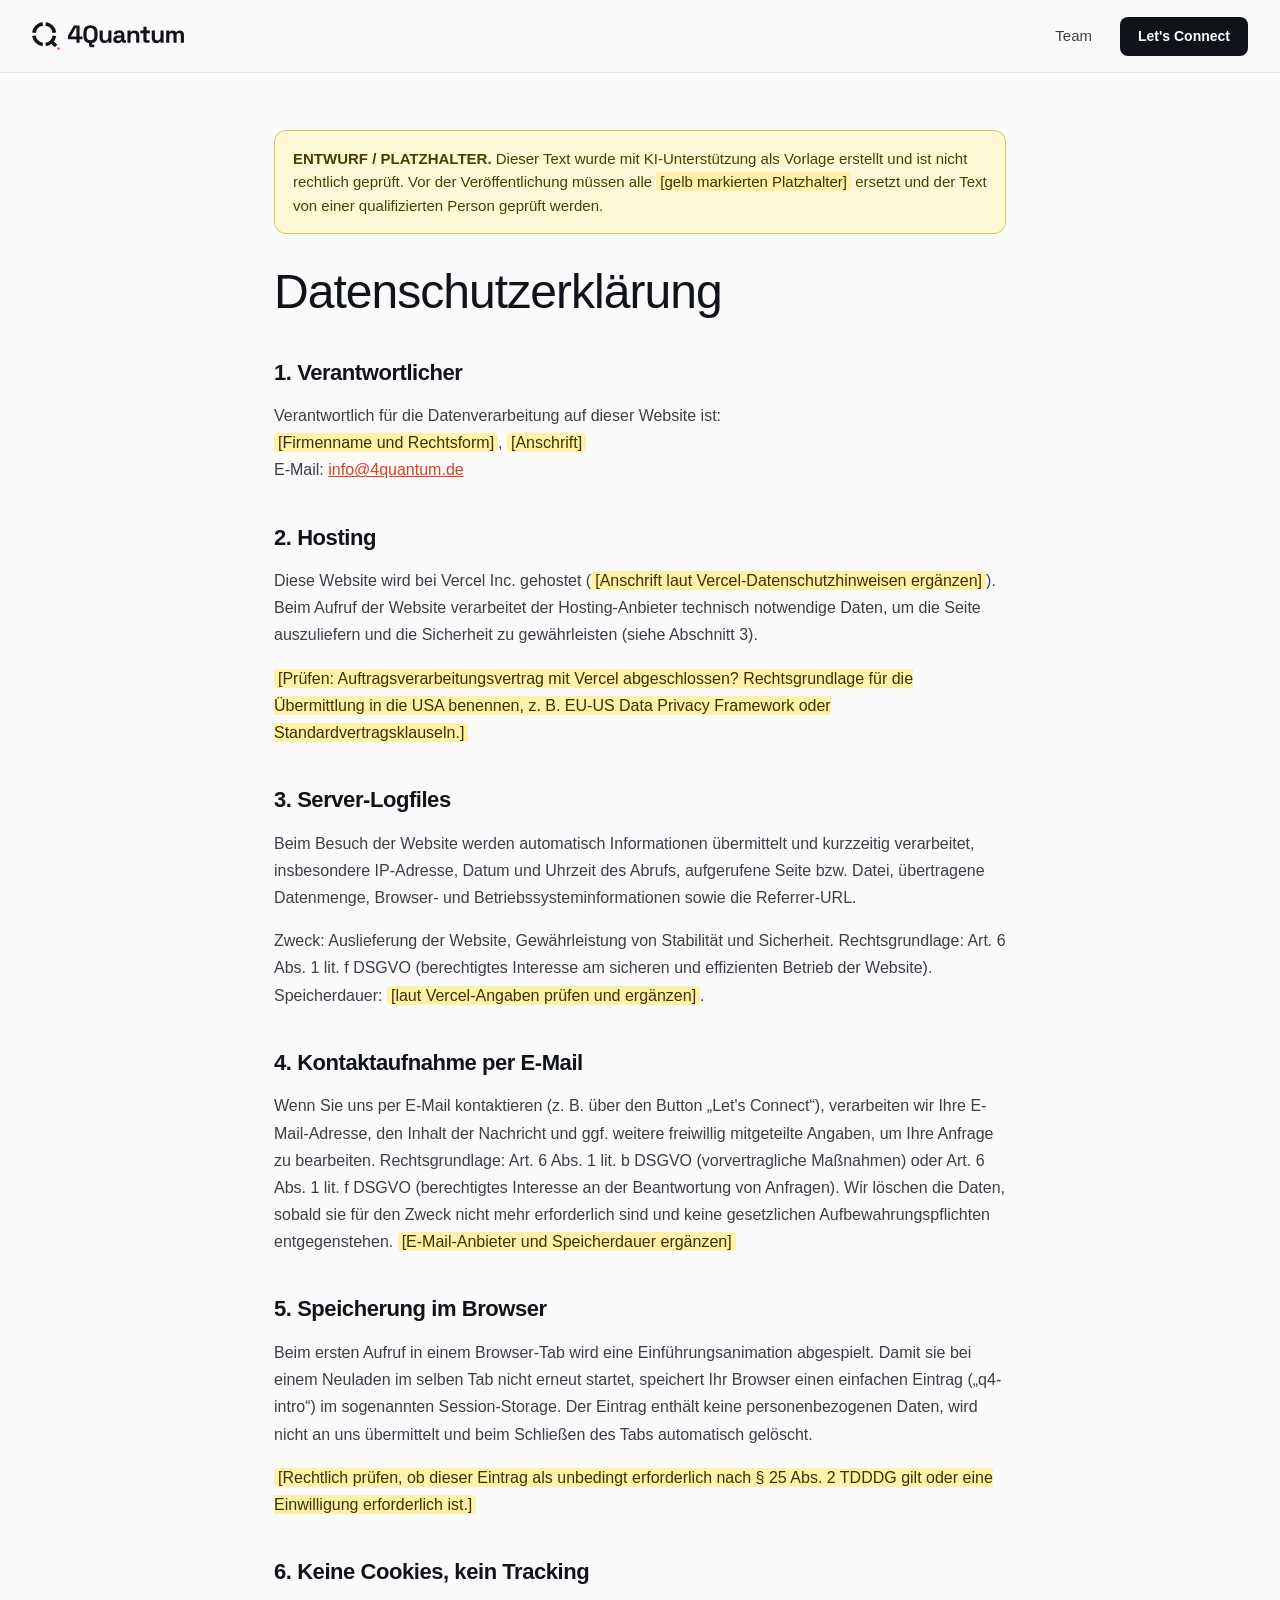
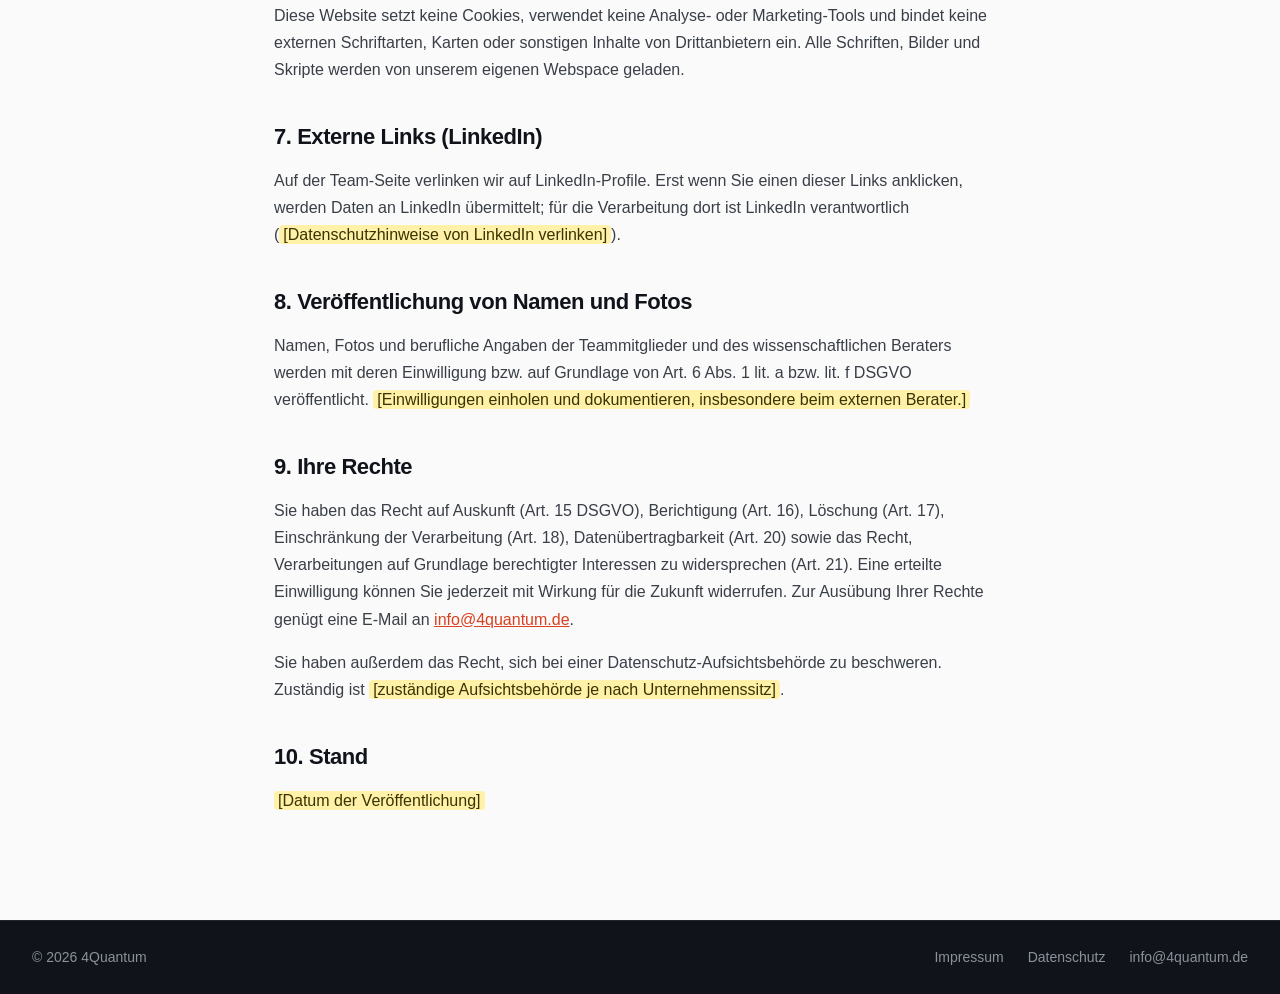
==== datenschutz.html @ 1d632288 "Add placeholder Impressum and Datenschutz drafts, replay intro in every new tab Co-Authored-By: Clau" ====
<!doctype html>
<html lang="de">
<head>
  <meta charset="utf-8">
  <title>Datenschutzerklärung — 4Quantum</title>
  <meta name="robots" content="noindex">
  <meta name="viewport" content="width=device-width, initial-scale=1">
  <link rel="icon" type="image/svg+xml" href="assets/brand/favicon.svg">
  <link rel="icon" type="image/png" sizes="32x32" href="assets/brand/favicon-32.png">
  <link rel="apple-touch-icon" href="assets/brand/apple-touch-icon.png">
  <link rel="stylesheet" href="style.css">
</head>
<body>
  <!-- ENTWURF: KI-generierter Platzhalter, nicht rechtlich geprüft. Vor Veröffentlichung prüfen lassen und noindex entfernen. -->
  <header>
    <div class="wrap">
      <a class="logo" href="index.html" aria-label="4Quantum"><img src="assets/brand/lockup-color.svg" alt="4Quantum" width="923" height="167.5"></a>
      <nav>
        <a class="keep" href="index.html#team">Team</a>
        <a class="pill" href="mailto:info@4quantum.de">Let's Connect</a>
      </nav>
    </div>
  </header>

  <main class="legal">
    <div class="draft"><strong>ENTWURF / PLATZHALTER.</strong> Dieser Text wurde mit KI-Unterstützung als Vorlage erstellt und ist nicht rechtlich geprüft. Vor der Veröffentlichung müssen alle <mark>[gelb markierten Platzhalter]</mark> ersetzt und der Text von einer qualifizierten Person geprüft werden.</div>

    <h1>Datenschutzerklärung</h1>

    <h2>1. Verantwortlicher</h2>
    <p>
      Verantwortlich für die Datenverarbeitung auf dieser Website ist:<br>
      <mark>[Firmenname und Rechtsform]</mark>, <mark>[Anschrift]</mark><br>
      E-Mail: <a href="mailto:info@4quantum.de">info@4quantum.de</a>
    </p>

    <h2>2. Hosting</h2>
    <p>Diese Website wird bei Vercel Inc. gehostet (<mark>[Anschrift laut Vercel-Datenschutzhinweisen ergänzen]</mark>). Beim Aufruf der Website verarbeitet der Hosting-Anbieter technisch notwendige Daten, um die Seite auszuliefern und die Sicherheit zu gewährleisten (siehe Abschnitt 3).</p>
    <p><mark>[Prüfen: Auftragsverarbeitungsvertrag mit Vercel abgeschlossen? Rechtsgrundlage für die Übermittlung in die USA benennen, z. B. EU-US Data Privacy Framework oder Standardvertragsklauseln.]</mark></p>

    <h2>3. Server-Logfiles</h2>
    <p>Beim Besuch der Website werden automatisch Informationen übermittelt und kurzzeitig verarbeitet, insbesondere IP-Adresse, Datum und Uhrzeit des Abrufs, aufgerufene Seite bzw. Datei, übertragene Datenmenge, Browser- und Betriebssysteminformationen sowie die Referrer-URL.</p>
    <p>Zweck: Auslieferung der Website, Gewährleistung von Stabilität und Sicherheit. Rechtsgrundlage: Art. 6 Abs. 1 lit. f DSGVO (berechtigtes Interesse am sicheren und effizienten Betrieb der Website). Speicherdauer: <mark>[laut Vercel-Angaben prüfen und ergänzen]</mark>.</p>

    <h2>4. Kontaktaufnahme per E-Mail</h2>
    <p>Wenn Sie uns per E-Mail kontaktieren (z. B. über den Button „Let's Connect“), verarbeiten wir Ihre E-Mail-Adresse, den Inhalt der Nachricht und ggf. weitere freiwillig mitgeteilte Angaben, um Ihre Anfrage zu bearbeiten. Rechtsgrundlage: Art. 6 Abs. 1 lit. b DSGVO (vorvertragliche Maßnahmen) oder Art. 6 Abs. 1 lit. f DSGVO (berechtigtes Interesse an der Beantwortung von Anfragen). Wir löschen die Daten, sobald sie für den Zweck nicht mehr erforderlich sind und keine gesetzlichen Aufbewahrungspflichten entgegenstehen. <mark>[E-Mail-Anbieter und Speicherdauer ergänzen]</mark></p>

    <h2>5. Speicherung im Browser</h2>
    <p>Beim ersten Aufruf in einem Browser-Tab wird eine Einführungsanimation abgespielt. Damit sie bei einem Neuladen im selben Tab nicht erneut startet, speichert Ihr Browser einen einfachen Eintrag („q4-intro“) im sogenannten Session-Storage. Der Eintrag enthält keine personenbezogenen Daten, wird nicht an uns übermittelt und beim Schließen des Tabs automatisch gelöscht.</p>
    <p><mark>[Rechtlich prüfen, ob dieser Eintrag als unbedingt erforderlich nach § 25 Abs. 2 TDDDG gilt oder eine Einwilligung erforderlich ist.]</mark></p>

    <h2>6. Keine Cookies, kein Tracking</h2>
    <p>Diese Website setzt keine Cookies, verwendet keine Analyse- oder Marketing-Tools und bindet keine externen Schriftarten, Karten oder sonstigen Inhalte von Drittanbietern ein. Alle Schriften, Bilder und Skripte werden von unserem eigenen Webspace geladen.</p>

    <h2>7. Externe Links (LinkedIn)</h2>
    <p>Auf der Team-Seite verlinken wir auf LinkedIn-Profile. Erst wenn Sie einen dieser Links anklicken, werden Daten an LinkedIn übermittelt; für die Verarbeitung dort ist LinkedIn verantwortlich (<mark>[Datenschutzhinweise von LinkedIn verlinken]</mark>).</p>

    <h2>8. Veröffentlichung von Namen und Fotos</h2>
    <p>Namen, Fotos und berufliche Angaben der Teammitglieder und des wissenschaftlichen Beraters werden mit deren Einwilligung bzw. auf Grundlage von Art. 6 Abs. 1 lit. a bzw. lit. f DSGVO veröffentlicht. <mark>[Einwilligungen einholen und dokumentieren, insbesondere beim externen Berater.]</mark></p>

    <h2>9. Ihre Rechte</h2>
    <p>Sie haben das Recht auf Auskunft (Art. 15 DSGVO), Berichtigung (Art. 16), Löschung (Art. 17), Einschränkung der Verarbeitung (Art. 18), Datenübertragbarkeit (Art. 20) sowie das Recht, Verarbeitungen auf Grundlage berechtigter Interessen zu widersprechen (Art. 21). Eine erteilte Einwilligung können Sie jederzeit mit Wirkung für die Zukunft widerrufen. Zur Ausübung Ihrer Rechte genügt eine E-Mail an <a href="mailto:info@4quantum.de">info@4quantum.de</a>.</p>
    <p>Sie haben außerdem das Recht, sich bei einer Datenschutz-Aufsichtsbehörde zu beschweren. Zuständig ist <mark>[zuständige Aufsichtsbehörde je nach Unternehmenssitz]</mark>.</p>

    <h2>10. Stand</h2>
    <p><mark>[Datum der Veröffentlichung]</mark></p>
  </main>

  <footer>
    <div class="wrap">
      <span>&copy; 2026 4Quantum</span>
      <span class="flinks"><a href="impressum.html">Impressum</a><a href="datenschutz.html">Datenschutz</a><a href="mailto:info@4quantum.de">info@4quantum.de</a></span>
    </div>
  </footer>
</body>
</html>
---- style.css ----
:root {
  --bg: #fafafa;
  --ink: #10141A;
  --muted: #6b7280;
  --accent: #FF5533;
  --accent-ink: #d9411f;
  --dark: #10141A;
  --line: #e7e7e7;
  --card: #fbfaf8;
  --mono: ui-monospace, "SF Mono", "Cascadia Mono", Consolas, "Liberation Mono", monospace;
  --max: 1280px;
}

* { box-sizing: border-box; }
html { scroll-behavior: smooth; scroll-padding-top: 72px; }
body {
  margin: 0;
  background: var(--bg);
  color: var(--ink);
  font-family: -apple-system, BlinkMacSystemFont, "Segoe UI", Roboto, Helvetica, Arial, sans-serif;
  -webkit-font-smoothing: antialiased;
  line-height: 1.5;
}
a { color: inherit; }
img { max-width: 100%; height: auto; display: block; }
.wrap { max-width: var(--max); margin: 0 auto; padding: 0 32px; }

.label {
  font-family: var(--mono);
  font-size: 13px;
  letter-spacing: 0.22em;
  text-transform: uppercase;
  color: var(--accent-ink);
  margin: 0 0 18px;
}
h1, h2, h3 { font-weight: 500; letter-spacing: -0.02em; margin: 0; }
h2 { font-size: clamp(32px, 4.4vw, 52px); line-height: 1.08; margin-bottom: 18px; }
.accent { color: var(--accent); }

/* Header */
header {
  position: fixed; top: 0; left: 0; right: 0; z-index: 50;
  transition: transform .5s cubic-bezier(.2,.7,.2,1);
  background: rgba(250, 250, 250, 0.82);
  backdrop-filter: blur(12px);
  -webkit-backdrop-filter: blur(12px);
  border-bottom: 1px solid var(--line);
}
header .wrap { display: flex; align-items: center; justify-content: space-between; height: 72px; }
.logo { display: block; flex-shrink: 0; }
.logo img { height: 28px; width: auto; max-width: none; }
.intro-lock header, .intro-active header { transform: translateY(-100%); }
nav { display: flex; align-items: center; gap: 28px; }
nav a { text-decoration: none; font-size: 15px; color: #3a3f47; }
nav a:hover { color: var(--accent-ink); }
nav a.pill {
  white-space: nowrap;
  background: var(--ink); color: #fff; padding: 9px 18px; border-radius: 8px; font-weight: 600; font-size: 14px;
}
nav a.pill:hover { opacity: 0.85; color: #fff; }

/* Buttons */
.btn {
  display: inline-block; text-decoration: none; font-size: 15px; font-weight: 600;
  padding: 14px 28px; border-radius: 8px; transition: transform .15s ease, opacity .15s ease, background .15s ease;
}
.btn.primary { background: var(--accent); color: #fff; }
.btn.primary:hover { transform: translateY(-1px); opacity: .92; }
.btn.ghost { border: 1px solid #cfd2d8; color: var(--ink); }
.btn.ghost:hover { background: #f0f0ee; }

/* Intro */
.intro { position: relative; height: 100vh; height: 100svh; background: var(--dark); color: #F5F4F0; display: grid; place-items: center; overflow: hidden; }
.intro svg { width: min(82vw, 780px); height: auto; overflow: visible; }
.skip-intro .intro { display: none; }
.intro-lock { overflow: hidden; }
.scrollhint { position: absolute; left: 50%; bottom: 34px; transform: translateX(-50%); display: flex; flex-direction: column; align-items: center; gap: 10px; text-decoration: none; color: #8f98a8; font-family: var(--mono); font-size: 12px; letter-spacing: .28em; text-transform: uppercase; opacity: 0; animation: hintIn .8s ease 5.3s forwards; }
.scrollhint i { width: 1px; height: 38px; background: linear-gradient(#8f98a8, transparent); transform-origin: top; animation: hintLine 1.8s ease-in-out 5.3s infinite; }
@keyframes hintIn { to { opacity: 1; } }
@keyframes hintLine { 0% { transform: scaleY(0); } 60% { transform: scaleY(1); opacity: 1; } 100% { transform: scaleY(1); opacity: 0; } }

/* Hero */
.hero { background: var(--bg); overflow: hidden; position: relative; display: flex; align-items: center; padding-top: 72px; min-height: 100vh; min-height: 100svh; max-height: 960px; }
#hero { scroll-margin-top: -72px; }
.hero .wrap { position: relative; z-index: 1; width: 100%; }
.hero .copy { max-width: 620px; }
.hero h1 { font-size: clamp(40px, 5.4vw, 80px); line-height: 1.04; letter-spacing: -0.03em; font-weight: 500; margin-bottom: 26px; }
.hero p.sub { font-size: clamp(17px, 1.5vw, 20px); color: #555b66; max-width: 540px; margin: 0 0 38px; line-height: 1.6; }
.hero .actions { display: flex; gap: 14px; flex-wrap: wrap; }
.rule { width: 64px; height: 3px; background: var(--accent); border: 0; margin: 0 0 28px; }
.hero .map { position: absolute; right: -4vw; top: -6%; height: 112%; aspect-ratio: 1836 / 2048; }
.map canvas { position: absolute; inset: 0; width: 100%; height: 100%; }

/* Reveal */
.reveal { opacity: 0; transform: translateY(26px); transition: opacity .8s cubic-bezier(.2,.7,.2,1), transform .8s cubic-bezier(.2,.7,.2,1); transition-delay: var(--d, 0s); }
.reveal.in { opacity: 1; transform: none; }
.hero .reveal { opacity: 0; animation: heroIn .9s cubic-bezier(.2,.7,.2,1) forwards; animation-delay: var(--d, 0s); transition: none; transform: translateY(26px); }
@keyframes heroIn { to { opacity: 1; transform: none; } }

section.block { padding: 120px 0; }
#blocks { background: #fff; }
.head { max-width: 760px; margin-bottom: 56px; }
.head p { color: var(--muted); font-size: 18px; margin: 0; }

/* Building blocks */
.cards3 { display: grid; grid-template-columns: repeat(3, 1fr); gap: 24px; }
.card {
  position: relative; background: var(--card); border: 1px solid var(--line); border-radius: 18px;
  padding: 28px 28px 32px; overflow: hidden; transition: transform .3s ease, box-shadow .3s ease;
}
.card::before { content: ""; position: absolute; left: 0; right: 0; top: 0; height: 4px; background: var(--accent); transform-origin: left; transform: scaleX(0); transition: transform 1s cubic-bezier(.2,.7,.2,1) .2s; }
.card.in::before { transform: scaleX(1); }
.card:hover { transform: translateY(-4px); box-shadow: 0 18px 40px rgba(15,17,21,.08); }
.card .num { font-family: var(--mono); font-size: 13px; color: var(--muted); }
.card .art { height: 190px; display: flex; align-items: center; justify-content: center; }
.card .art svg { width: 100%; height: 100%; overflow: visible; }
.card h3 { font-size: 26px; font-weight: 700; margin: 8px 0 8px; letter-spacing: -0.01em; }
.card p { margin: 0; color: #4b5059; font-size: 17px; }

/* Statement */
.statement { background: var(--dark); color: #f4f2ee; padding: 140px 0; text-align: left; position: relative; overflow: hidden; }
.statement::before { content: ""; position: absolute; inset: 0; background: radial-gradient(ellipse at 50% 40%, rgba(255,85,51,.12), transparent 60%); }
.statement .wrap { position: relative; }
.statement img { height: 56px; width: auto; max-width: none; margin: 0 0 48px; }
.statement p { font-size: clamp(26px, 3.6vw, 44px); line-height: 1.3; font-weight: 400; max-width: 1000px; margin: 0; letter-spacing: -0.015em; }
.statement .w { opacity: .14; transition: opacity .6s ease; transition-delay: calc(var(--i) * 45ms); display: inline-block; }
.statement.in .w { opacity: 1; }
.statement .w.hl { color: var(--accent); }

/* Tech diagram */
.diagram { background: #0e1420; border-radius: 22px; padding: 18px; box-shadow: 0 30px 60px rgba(15,17,21,.18); }
.diagram .scroller { overflow-x: auto; overflow-y: hidden; scrollbar-width: none; -webkit-overflow-scrolling: touch; }
.diagram .scroller::-webkit-scrollbar { display: none; }
.diagram svg { width: 100%; height: auto; display: block; }
.phase { display: flex; align-items: center; gap: 14px; margin: 14px 8px 4px; min-height: 30px; color: #c9d2e6; font-size: 16px; }
.phase .step { flex: none; width: 28px; height: 28px; border-radius: 50%; background: var(--accent); color: #fff; font-family: var(--mono); font-size: 13px; font-weight: 700; display: grid; place-items: center; }
.phase .txt { transition: opacity .25s ease; }
.phase.swap .txt { opacity: 0; }
.diagram text { font-family: -apple-system, "Segoe UI", Roboto, Helvetica, Arial, sans-serif; }
.points3 { display: grid; grid-template-columns: repeat(3, 1fr); gap: 32px; margin-top: 44px; }
.point { display: grid; grid-template-columns: 22px 1fr; column-gap: 12px; }
.point .arrow { color: var(--accent-ink); font-weight: 700; }
.point strong { font-size: 20px; font-weight: 600; letter-spacing: -0.01em; }
.point .desc { grid-column: 2; color: var(--muted); font-size: 16px; }

/* Patent */
.split { display: grid; grid-template-columns: 1.15fr 1fr; gap: 64px; align-items: center; }
.shot { border-radius: 20px; overflow: hidden; box-shadow: 0 30px 60px rgba(15,17,21,.18); }
.shot img { width: 100%; transform: scale(1.08); transition: transform 1.6s cubic-bezier(.2,.7,.2,1); }
.shot.in img { transform: scale(1); }
.list { display: grid; gap: 34px; }
.item { display: grid; grid-template-columns: 40px 1fr; }
.item .n { font-family: var(--mono); color: var(--accent-ink); font-size: 14px; padding-top: 5px; }
.item strong { font-size: 21px; font-weight: 600; letter-spacing: -0.01em; display: block; }
.item span { color: var(--muted); font-size: 16px; }

/* Team */
.team { background: #f3f2ef; }
.team-grid { display: grid; grid-template-columns: repeat(5, 1fr); gap: 20px; }
.person { background: #fff; border: 1px solid var(--line); border-radius: 18px; padding: 16px 16px 24px; transition: transform .3s ease, box-shadow .3s ease; display: flex; flex-direction: column; }
.person:hover { transform: translateY(-4px); box-shadow: 0 18px 40px rgba(15,17,21,.09); }
.person .ph { aspect-ratio: 1 / 1; border-radius: 12px; overflow: hidden; background: #e9e8e5; margin-bottom: 18px; }
.person .ph img { width: 100%; height: 100%; object-fit: cover; transition: transform .8s ease; }
.person:hover .ph img { transform: scale(1.05); }
.person h3 { font-size: 19px; font-weight: 700; letter-spacing: -0.01em; line-height: 1.2; margin-bottom: 12px; }
.chip { display: inline-block; align-self: flex-start; font-family: var(--mono); font-size: 11.5px; line-height: 1.4; color: var(--accent-ink); background: #fde9e3; padding: 6px 10px; border-radius: 10px; margin-bottom: 14px; }
.chip.adv { color: #3b4a6b; background: #e6e9f0; }
.person .aff { color: var(--muted); font-size: 14.5px; margin: 0 0 14px; }
.person a.in-link { margin-top: auto; font-size: 14px; color: var(--muted); text-decoration: none; }
.person a.in-link:hover { color: var(--accent-ink); }

footer { background: var(--dark); color: #8b919a; border-top: 1px solid rgba(255,255,255,.08); padding: 26px 0; font-size: 14px; }
footer .wrap { display: flex; justify-content: space-between; flex-wrap: wrap; gap: 12px; }
footer a { text-decoration: none; }
.flinks { display: flex; flex-wrap: wrap; gap: 8px 24px; }

/* Legal pages */
.legal { max-width: 780px; margin: 0 auto; padding: 130px 24px 90px; }
.legal h1 { font-size: clamp(32px, 5vw, 48px); line-height: 1.1; margin-bottom: 28px; }
.legal h2 { font-size: 22px; font-weight: 600; margin: 40px 0 10px; line-height: 1.25; }
.legal p, .legal li { color: #3a3f47; font-size: 16px; line-height: 1.7; }
.legal ul { padding-left: 22px; }
.legal a { color: var(--accent-ink); }
.legal mark { background: #fff1a8; color: #3a3300; padding: 1px 4px; border-radius: 4px; }
.draft { border: 1px solid #e3c34a; background: #fff8d6; border-radius: 12px; padding: 16px 18px; margin-bottom: 32px; color: #4a3d00; font-size: 15px; line-height: 1.55; }
footer a:hover { color: #fff; }

/* Responsive */
@media (max-width: 1000px) {
  .team-grid { grid-template-columns: repeat(3, 1fr); }
}
@media (max-width: 860px) {
  section.block { padding: 84px 0; }
  .hero { flex-direction: column; align-items: stretch; max-height: none; min-height: 0; padding: 112px 0 8px; }
  .hero .map { order: 2; }
  .hero .map { position: relative; right: auto; top: auto; height: auto; width: min(420px, 92%); margin: 36px 0 0 auto; }
  .cards3, .points3, .split { grid-template-columns: 1fr; }
  .split { gap: 36px; }
  nav a:not(.pill) { display: none; }
  nav a.keep { display: inline; }
  .diagram { padding: 12px 0 16px; border-radius: 18px; }
  .diagram svg { width: 820px; max-width: none; }
  .phase { margin: 14px 18px 0; font-size: 15px; }
}
@media (max-width: 560px) {
  .wrap { padding: 0 20px; }
  .team-grid { grid-template-columns: 1fr; gap: 12px; }
  .person { display: grid; grid-template-columns: 96px 1fr; column-gap: 16px; align-items: start; padding: 14px; }
  .person:hover { transform: none; }
  .person .ph { grid-column: 1; grid-row: 1 / span 4; margin: 0; }
  .person h3, .person .chip, .person .aff, .person a.in-link { grid-column: 2; }
  .person h3 { font-size: 17px; margin-bottom: 8px; }
  .person .chip { margin-bottom: 8px; }
  .person .aff { margin: 0 0 6px; font-size: 14px; }
  .person a.in-link { margin-top: 0; }
  .logo img { height: 24px; }
  .statement { padding: 100px 0; }
}

@media (prefers-reduced-motion: reduce) {
  html { scroll-behavior: auto; }
  .reveal, .hero .reveal { opacity: 1; transform: none; animation: none; transition: none; }
  .statement .w { opacity: 1; transition: none; }
  .card::before { transform: none; transition: none; }
  .shot img { transform: none; transition: none; }
  .scrollhint, .scrollhint i { animation: none; opacity: 1; }
}
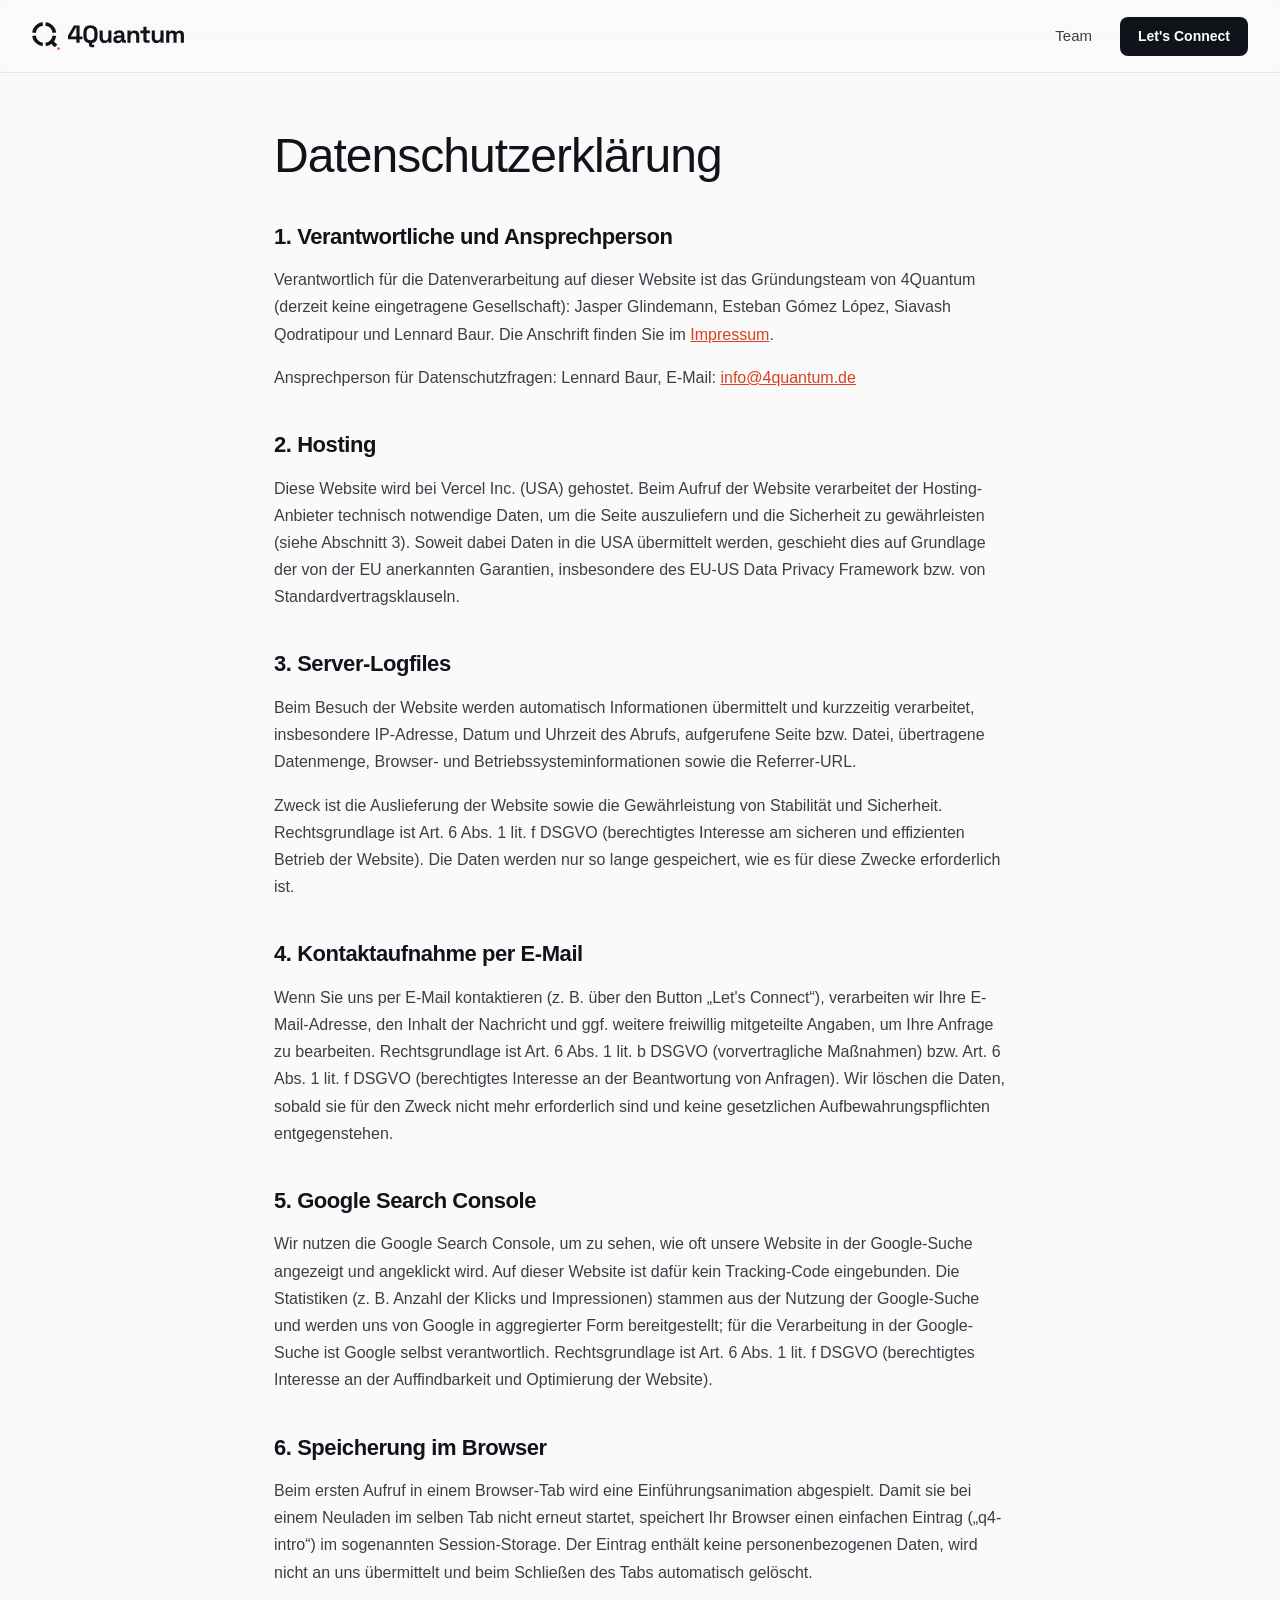
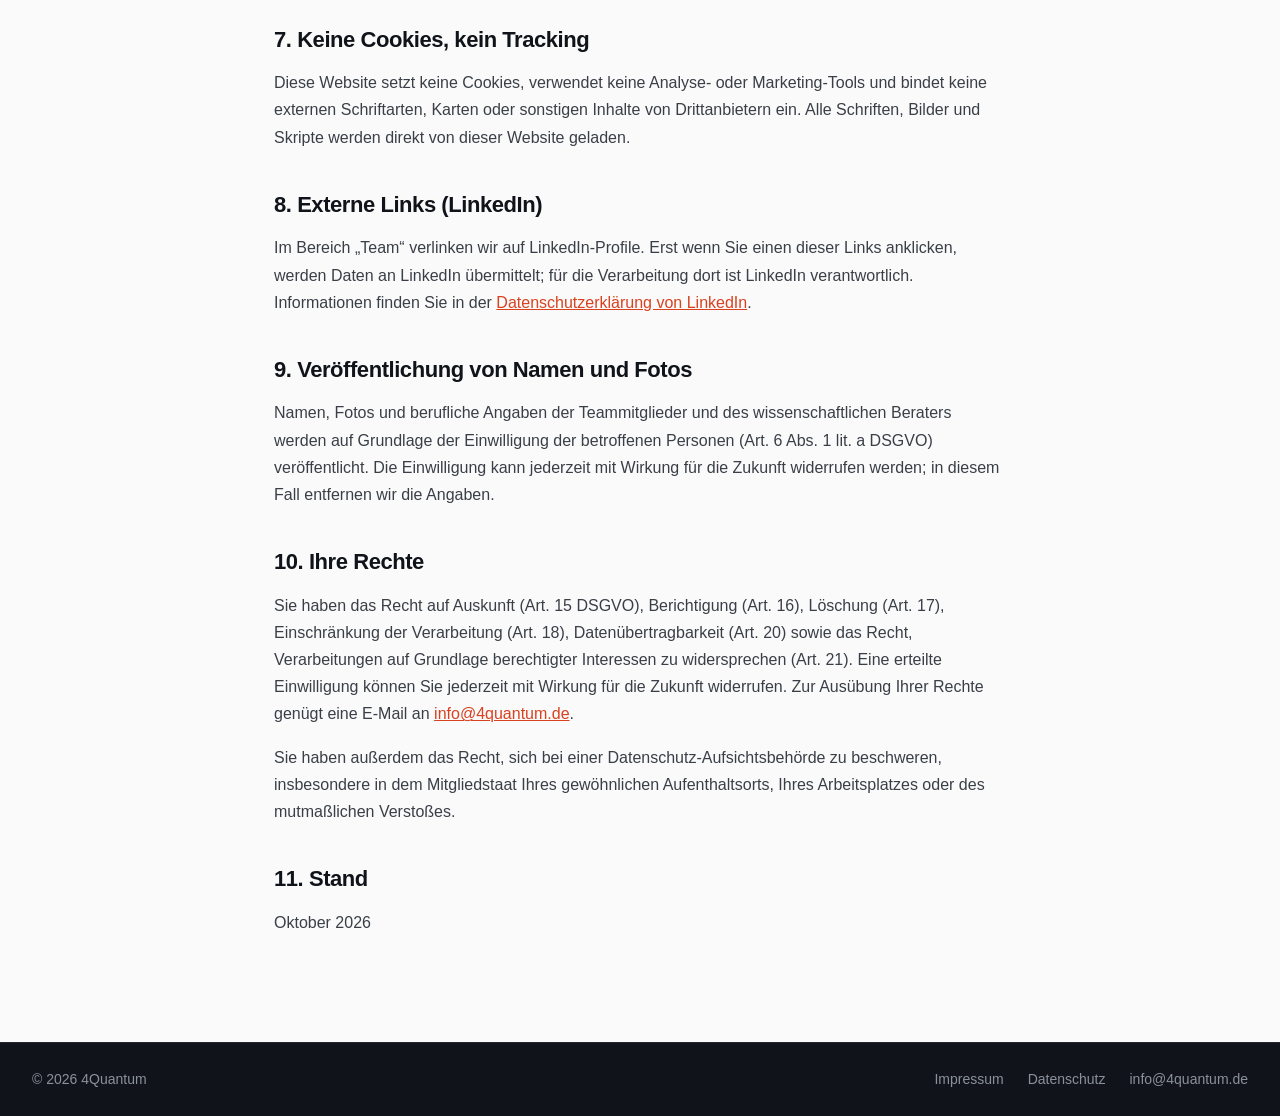
==== commit 77dc4e6c: "Finalize legal pages for founding team, hide scrollbar Co-Authored-By: Claude Sonnet 5.5 <noreply@an" ====
--- a/datenschutz.html
+++ b/datenschutz.html
@@ -3,7 +3,6 @@
 <head>
   <meta charset="utf-8">
   <title>Datenschutzerklärung — 4Quantum</title>
-  <meta name="robots" content="noindex">
   <meta name="viewport" content="width=device-width, initial-scale=1">
   <link rel="icon" type="image/svg+xml" href="assets/brand/favicon.svg">
   <link rel="icon" type="image/png" sizes="32x32" href="assets/brand/favicon-32.png">
@@ -11,7 +10,6 @@
   <link rel="stylesheet" href="style.css">
 </head>
 <body>
-  <!-- ENTWURF: KI-generierter Platzhalter, nicht rechtlich geprüft. Vor Veröffentlichung prüfen lassen und noindex entfernen. -->
   <header>
     <div class="wrap">
       <a class="logo" href="index.html" aria-label="4Quantum"><img src="assets/brand/lockup-color.svg" alt="4Quantum" width="923" height="167.5"></a>
@@ -23,47 +21,47 @@
   </header>
 
   <main class="legal">
-    <div class="draft"><strong>ENTWURF / PLATZHALTER.</strong> Dieser Text wurde mit KI-Unterstützung als Vorlage erstellt und ist nicht rechtlich geprüft. Vor der Veröffentlichung müssen alle <mark>[gelb markierten Platzhalter]</mark> ersetzt und der Text von einer qualifizierten Person geprüft werden.</div>
-
     <h1>Datenschutzerklärung</h1>
 
-    <h2>1. Verantwortlicher</h2>
+    <h2>1. Verantwortliche und Ansprechperson</h2>
     <p>
-      Verantwortlich für die Datenverarbeitung auf dieser Website ist:<br>
-      <mark>[Firmenname und Rechtsform]</mark>, <mark>[Anschrift]</mark><br>
-      E-Mail: <a href="mailto:info@4quantum.de">info@4quantum.de</a>
+      Verantwortlich für die Datenverarbeitung auf dieser Website ist das Gründungsteam von 4Quantum (derzeit keine eingetragene Gesellschaft): Jasper Glindemann, Esteban Gómez López, Siavash Qodratipour und Lennard Baur. Die Anschrift finden Sie im <a href="impressum.html">Impressum</a>.
+    </p>
+    <p>
+      Ansprechperson für Datenschutzfragen: Lennard Baur, E-Mail: <a href="mailto:info@4quantum.de">info@4quantum.de</a>
     </p>
 
     <h2>2. Hosting</h2>
-    <p>Diese Website wird bei Vercel Inc. gehostet (<mark>[Anschrift laut Vercel-Datenschutzhinweisen ergänzen]</mark>). Beim Aufruf der Website verarbeitet der Hosting-Anbieter technisch notwendige Daten, um die Seite auszuliefern und die Sicherheit zu gewährleisten (siehe Abschnitt 3).</p>
-    <p><mark>[Prüfen: Auftragsverarbeitungsvertrag mit Vercel abgeschlossen? Rechtsgrundlage für die Übermittlung in die USA benennen, z. B. EU-US Data Privacy Framework oder Standardvertragsklauseln.]</mark></p>
+    <p>Diese Website wird bei Vercel Inc. (USA) gehostet. Beim Aufruf der Website verarbeitet der Hosting-Anbieter technisch notwendige Daten, um die Seite auszuliefern und die Sicherheit zu gewährleisten (siehe Abschnitt 3). Soweit dabei Daten in die USA übermittelt werden, geschieht dies auf Grundlage der von der EU anerkannten Garantien, insbesondere des EU-US Data Privacy Framework bzw. von Standardvertragsklauseln.</p>
 
     <h2>3. Server-Logfiles</h2>
     <p>Beim Besuch der Website werden automatisch Informationen übermittelt und kurzzeitig verarbeitet, insbesondere IP-Adresse, Datum und Uhrzeit des Abrufs, aufgerufene Seite bzw. Datei, übertragene Datenmenge, Browser- und Betriebssysteminformationen sowie die Referrer-URL.</p>
-    <p>Zweck: Auslieferung der Website, Gewährleistung von Stabilität und Sicherheit. Rechtsgrundlage: Art. 6 Abs. 1 lit. f DSGVO (berechtigtes Interesse am sicheren und effizienten Betrieb der Website). Speicherdauer: <mark>[laut Vercel-Angaben prüfen und ergänzen]</mark>.</p>
+    <p>Zweck ist die Auslieferung der Website sowie die Gewährleistung von Stabilität und Sicherheit. Rechtsgrundlage ist Art. 6 Abs. 1 lit. f DSGVO (berechtigtes Interesse am sicheren und effizienten Betrieb der Website). Die Daten werden nur so lange gespeichert, wie es für diese Zwecke erforderlich ist.</p>
 
     <h2>4. Kontaktaufnahme per E-Mail</h2>
-    <p>Wenn Sie uns per E-Mail kontaktieren (z. B. über den Button „Let's Connect“), verarbeiten wir Ihre E-Mail-Adresse, den Inhalt der Nachricht und ggf. weitere freiwillig mitgeteilte Angaben, um Ihre Anfrage zu bearbeiten. Rechtsgrundlage: Art. 6 Abs. 1 lit. b DSGVO (vorvertragliche Maßnahmen) oder Art. 6 Abs. 1 lit. f DSGVO (berechtigtes Interesse an der Beantwortung von Anfragen). Wir löschen die Daten, sobald sie für den Zweck nicht mehr erforderlich sind und keine gesetzlichen Aufbewahrungspflichten entgegenstehen. <mark>[E-Mail-Anbieter und Speicherdauer ergänzen]</mark></p>
+    <p>Wenn Sie uns per E-Mail kontaktieren (z. B. über den Button „Let's Connect“), verarbeiten wir Ihre E-Mail-Adresse, den Inhalt der Nachricht und ggf. weitere freiwillig mitgeteilte Angaben, um Ihre Anfrage zu bearbeiten. Rechtsgrundlage ist Art. 6 Abs. 1 lit. b DSGVO (vorvertragliche Maßnahmen) bzw. Art. 6 Abs. 1 lit. f DSGVO (berechtigtes Interesse an der Beantwortung von Anfragen). Wir löschen die Daten, sobald sie für den Zweck nicht mehr erforderlich sind und keine gesetzlichen Aufbewahrungspflichten entgegenstehen.</p>
 
-    <h2>5. Speicherung im Browser</h2>
+    <h2>5. Google Search Console</h2>
+    <p>Wir nutzen die Google Search Console, um zu sehen, wie oft unsere Website in der Google-Suche angezeigt und angeklickt wird. Auf dieser Website ist dafür kein Tracking-Code eingebunden. Die Statistiken (z. B. Anzahl der Klicks und Impressionen) stammen aus der Nutzung der Google-Suche und werden uns von Google in aggregierter Form bereitgestellt; für die Verarbeitung in der Google-Suche ist Google selbst verantwortlich. Rechtsgrundlage ist Art. 6 Abs. 1 lit. f DSGVO (berechtigtes Interesse an der Auffindbarkeit und Optimierung der Website).</p>
+
+    <h2>6. Speicherung im Browser</h2>
     <p>Beim ersten Aufruf in einem Browser-Tab wird eine Einführungsanimation abgespielt. Damit sie bei einem Neuladen im selben Tab nicht erneut startet, speichert Ihr Browser einen einfachen Eintrag („q4-intro“) im sogenannten Session-Storage. Der Eintrag enthält keine personenbezogenen Daten, wird nicht an uns übermittelt und beim Schließen des Tabs automatisch gelöscht.</p>
-    <p><mark>[Rechtlich prüfen, ob dieser Eintrag als unbedingt erforderlich nach § 25 Abs. 2 TDDDG gilt oder eine Einwilligung erforderlich ist.]</mark></p>
 
-    <h2>6. Keine Cookies, kein Tracking</h2>
-    <p>Diese Website setzt keine Cookies, verwendet keine Analyse- oder Marketing-Tools und bindet keine externen Schriftarten, Karten oder sonstigen Inhalte von Drittanbietern ein. Alle Schriften, Bilder und Skripte werden von unserem eigenen Webspace geladen.</p>
+    <h2>7. Keine Cookies, kein Tracking</h2>
+    <p>Diese Website setzt keine Cookies, verwendet keine Analyse- oder Marketing-Tools und bindet keine externen Schriftarten, Karten oder sonstigen Inhalte von Drittanbietern ein. Alle Schriften, Bilder und Skripte werden direkt von dieser Website geladen.</p>
 
-    <h2>7. Externe Links (LinkedIn)</h2>
-    <p>Auf der Team-Seite verlinken wir auf LinkedIn-Profile. Erst wenn Sie einen dieser Links anklicken, werden Daten an LinkedIn übermittelt; für die Verarbeitung dort ist LinkedIn verantwortlich (<mark>[Datenschutzhinweise von LinkedIn verlinken]</mark>).</p>
+    <h2>8. Externe Links (LinkedIn)</h2>
+    <p>Im Bereich „Team“ verlinken wir auf LinkedIn-Profile. Erst wenn Sie einen dieser Links anklicken, werden Daten an LinkedIn übermittelt; für die Verarbeitung dort ist LinkedIn verantwortlich. Informationen finden Sie in der <a href="https://www.linkedin.com/legal/privacy-policy" target="_blank" rel="noopener">Datenschutzerklärung von LinkedIn</a>.</p>
 
-    <h2>8. Veröffentlichung von Namen und Fotos</h2>
-    <p>Namen, Fotos und berufliche Angaben der Teammitglieder und des wissenschaftlichen Beraters werden mit deren Einwilligung bzw. auf Grundlage von Art. 6 Abs. 1 lit. a bzw. lit. f DSGVO veröffentlicht. <mark>[Einwilligungen einholen und dokumentieren, insbesondere beim externen Berater.]</mark></p>
+    <h2>9. Veröffentlichung von Namen und Fotos</h2>
+    <p>Namen, Fotos und berufliche Angaben der Teammitglieder und des wissenschaftlichen Beraters werden auf Grundlage der Einwilligung der betroffenen Personen (Art. 6 Abs. 1 lit. a DSGVO) veröffentlicht. Die Einwilligung kann jederzeit mit Wirkung für die Zukunft widerrufen werden; in diesem Fall entfernen wir die Angaben.</p>
 
-    <h2>9. Ihre Rechte</h2>
+    <h2>10. Ihre Rechte</h2>
     <p>Sie haben das Recht auf Auskunft (Art. 15 DSGVO), Berichtigung (Art. 16), Löschung (Art. 17), Einschränkung der Verarbeitung (Art. 18), Datenübertragbarkeit (Art. 20) sowie das Recht, Verarbeitungen auf Grundlage berechtigter Interessen zu widersprechen (Art. 21). Eine erteilte Einwilligung können Sie jederzeit mit Wirkung für die Zukunft widerrufen. Zur Ausübung Ihrer Rechte genügt eine E-Mail an <a href="mailto:info@4quantum.de">info@4quantum.de</a>.</p>
-    <p>Sie haben außerdem das Recht, sich bei einer Datenschutz-Aufsichtsbehörde zu beschweren. Zuständig ist <mark>[zuständige Aufsichtsbehörde je nach Unternehmenssitz]</mark>.</p>
+    <p>Sie haben außerdem das Recht, sich bei einer Datenschutz-Aufsichtsbehörde zu beschweren, insbesondere in dem Mitgliedstaat Ihres gewöhnlichen Aufenthaltsorts, Ihres Arbeitsplatzes oder des mutmaßlichen Verstoßes.</p>
 
-    <h2>10. Stand</h2>
-    <p><mark>[Datum der Veröffentlichung]</mark></p>
+    <h2>11. Stand</h2>
+    <p>Oktober 2026</p>
   </main>
 
   <footer>
--- a/style.css
+++ b/style.css
@@ -13,6 +13,8 @@
 
 * { box-sizing: border-box; }
 html { scroll-behavior: smooth; scroll-padding-top: 72px; }
+html { scrollbar-width: none; -ms-overflow-style: none; }
+html::-webkit-scrollbar, body::-webkit-scrollbar { display: none; width: 0; height: 0; }
 body {
   margin: 0;
   background: var(--bg);
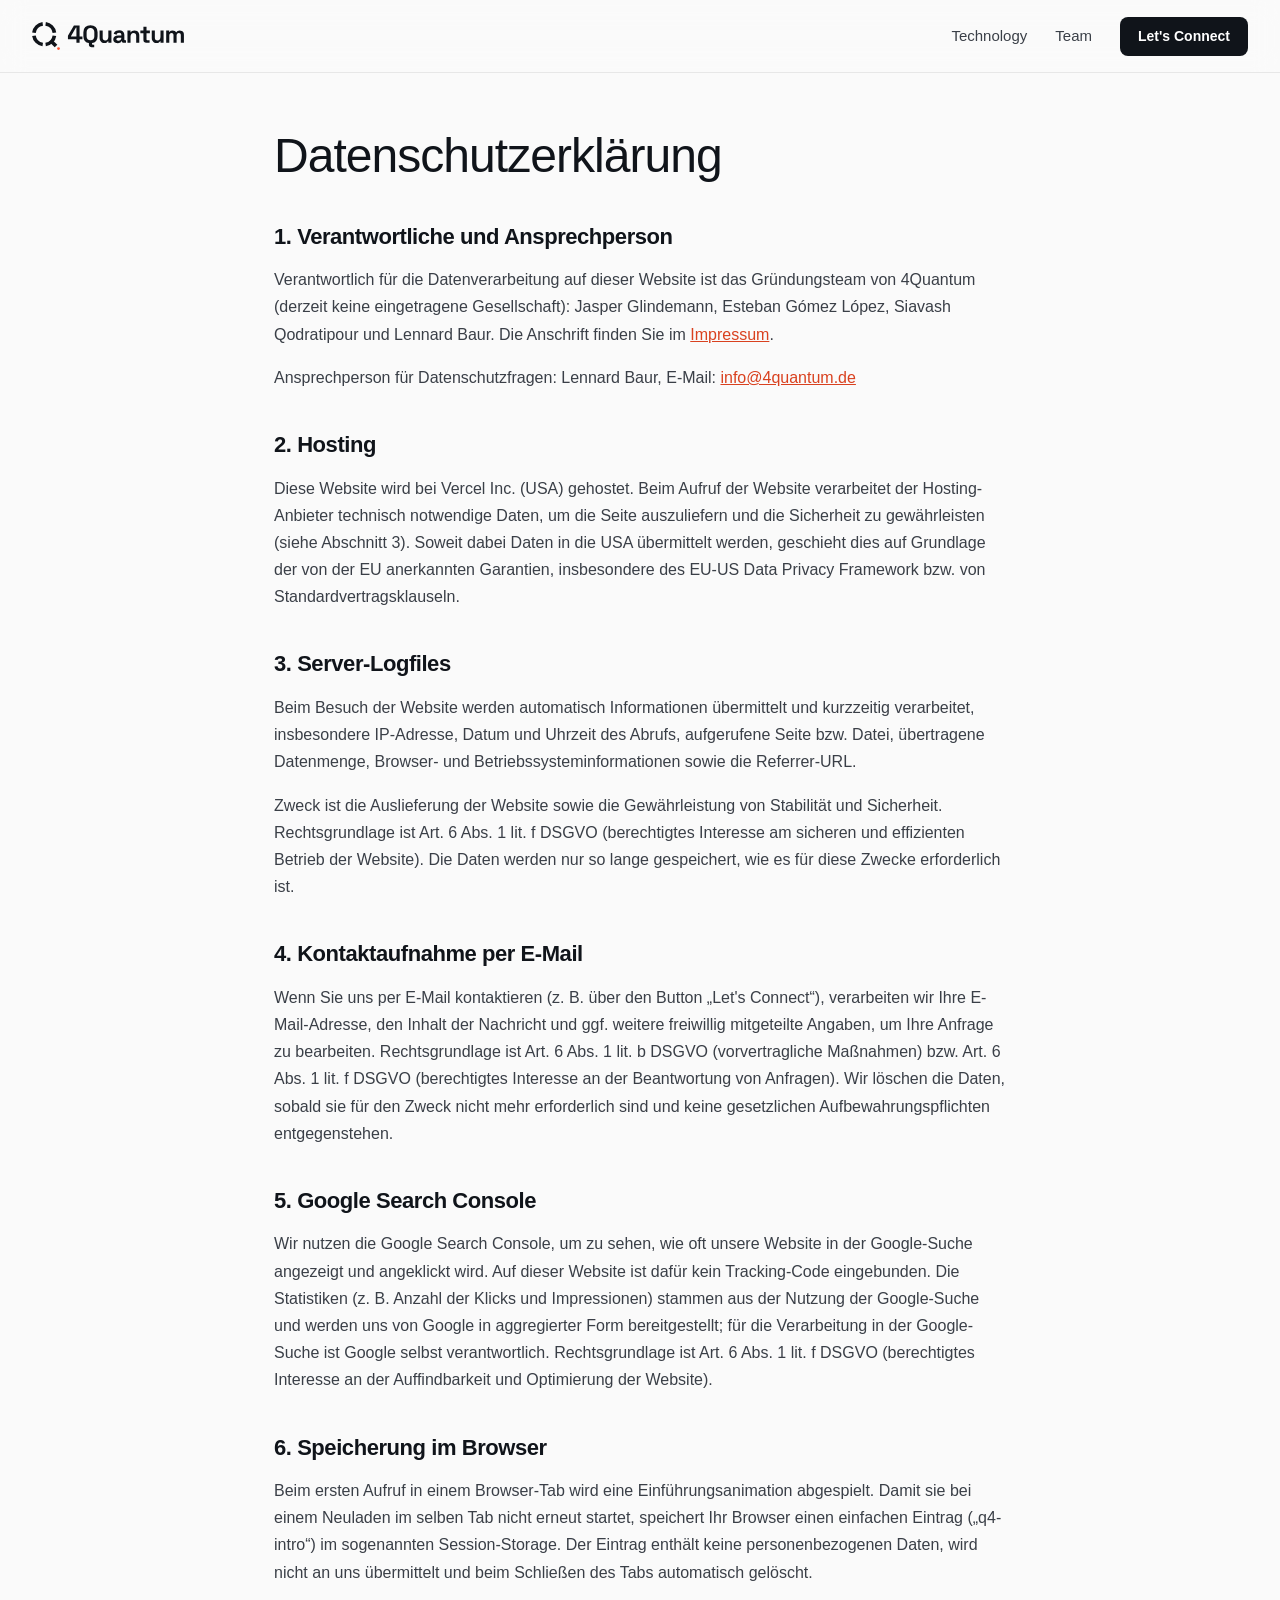
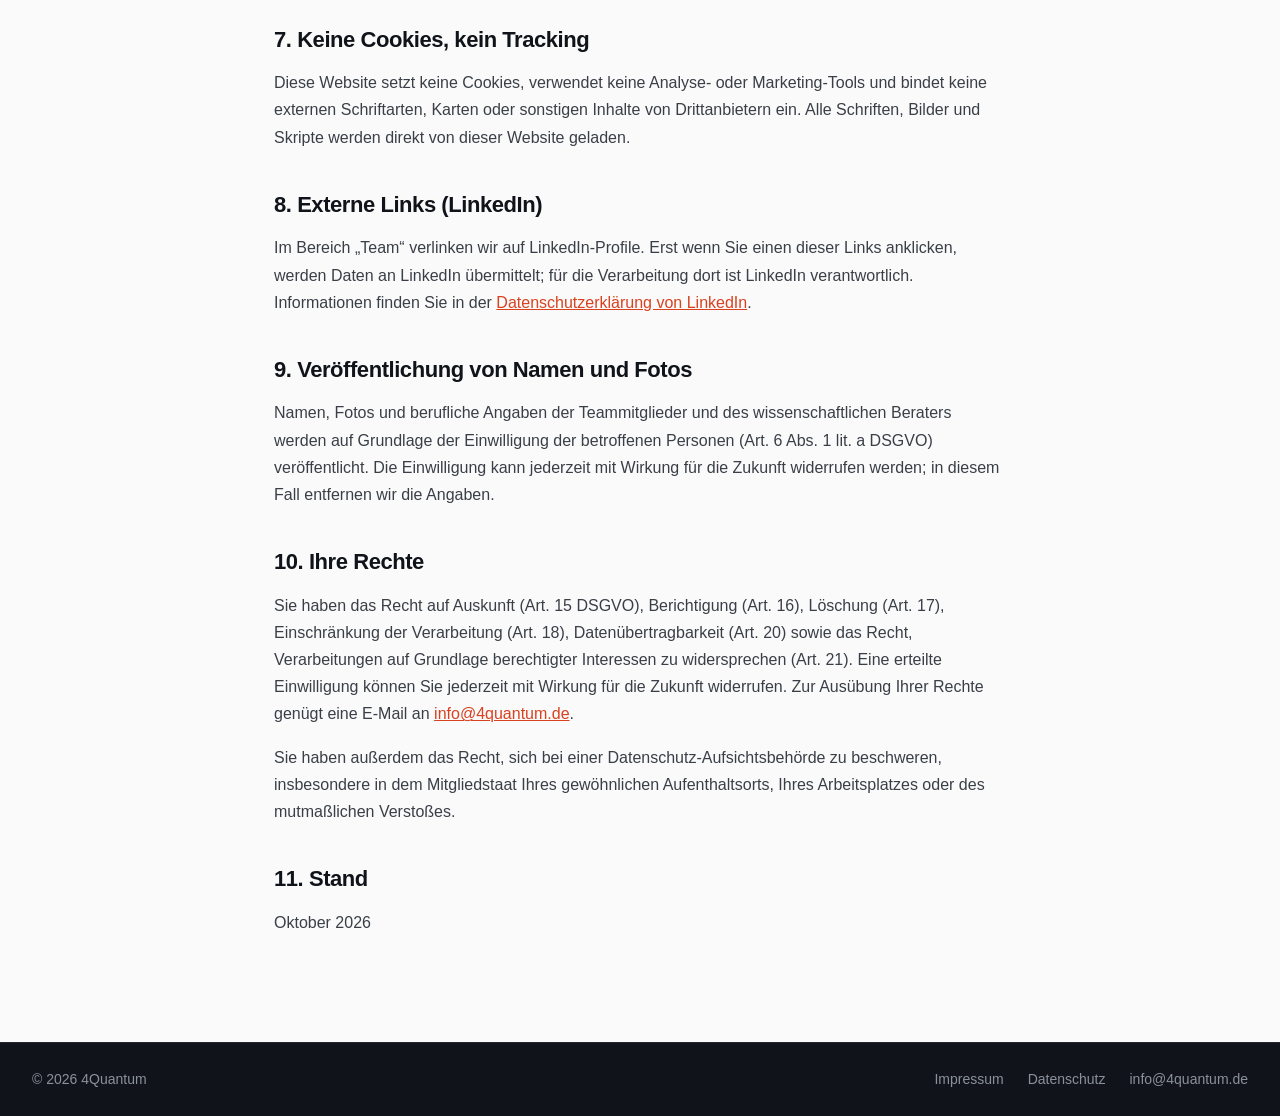
==== commit 9772240e: "Impressum address, Technology nav link on legal pages, faster map packets Co-Authored-By: Claude Opu" ====
--- a/datenschutz.html
+++ b/datenschutz.html
@@ -14,6 +14,7 @@
     <div class="wrap">
       <a class="logo" href="index.html" aria-label="4Quantum"><img src="assets/brand/lockup-color.svg" alt="4Quantum" width="923" height="167.5"></a>
       <nav>
+        <a href="index.html#technology">Technology</a>
         <a class="keep" href="index.html#team">Team</a>
         <a class="pill" href="mailto:info@4quantum.de">Let's Connect</a>
       </nav>
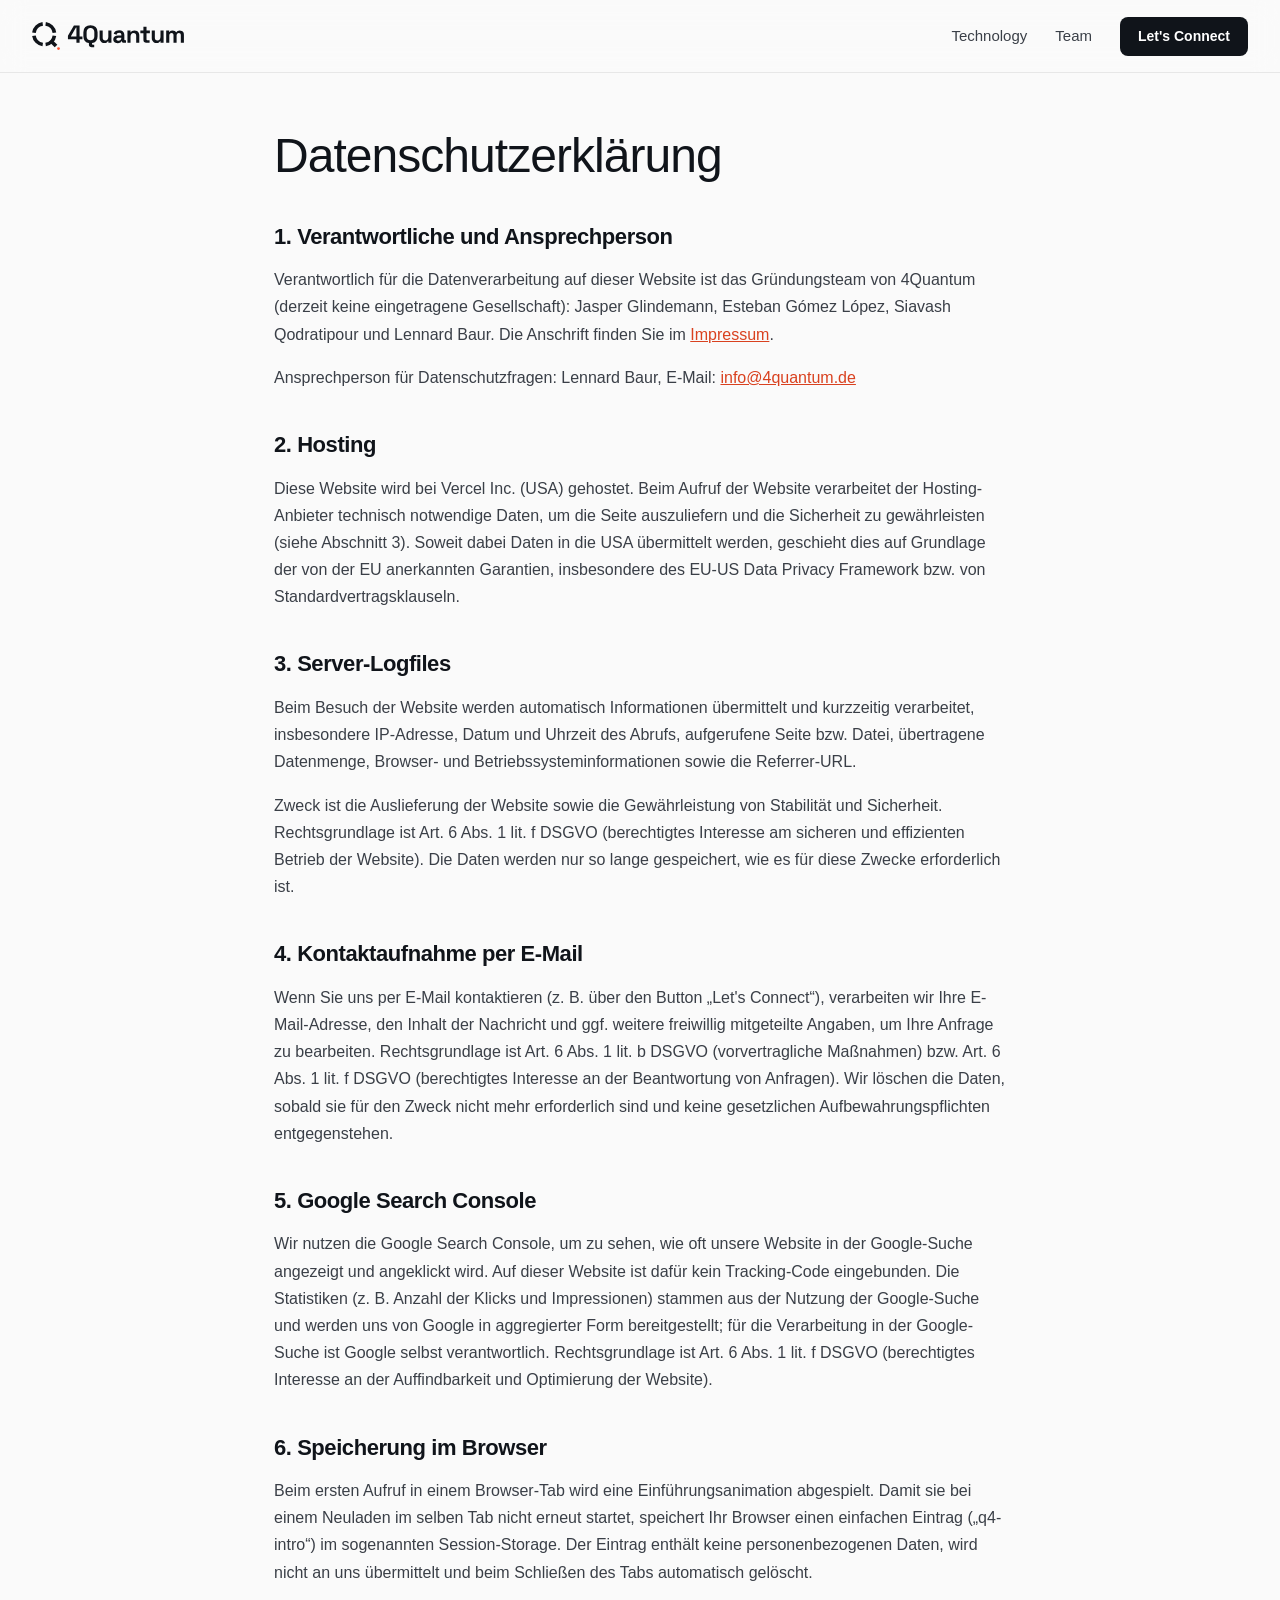
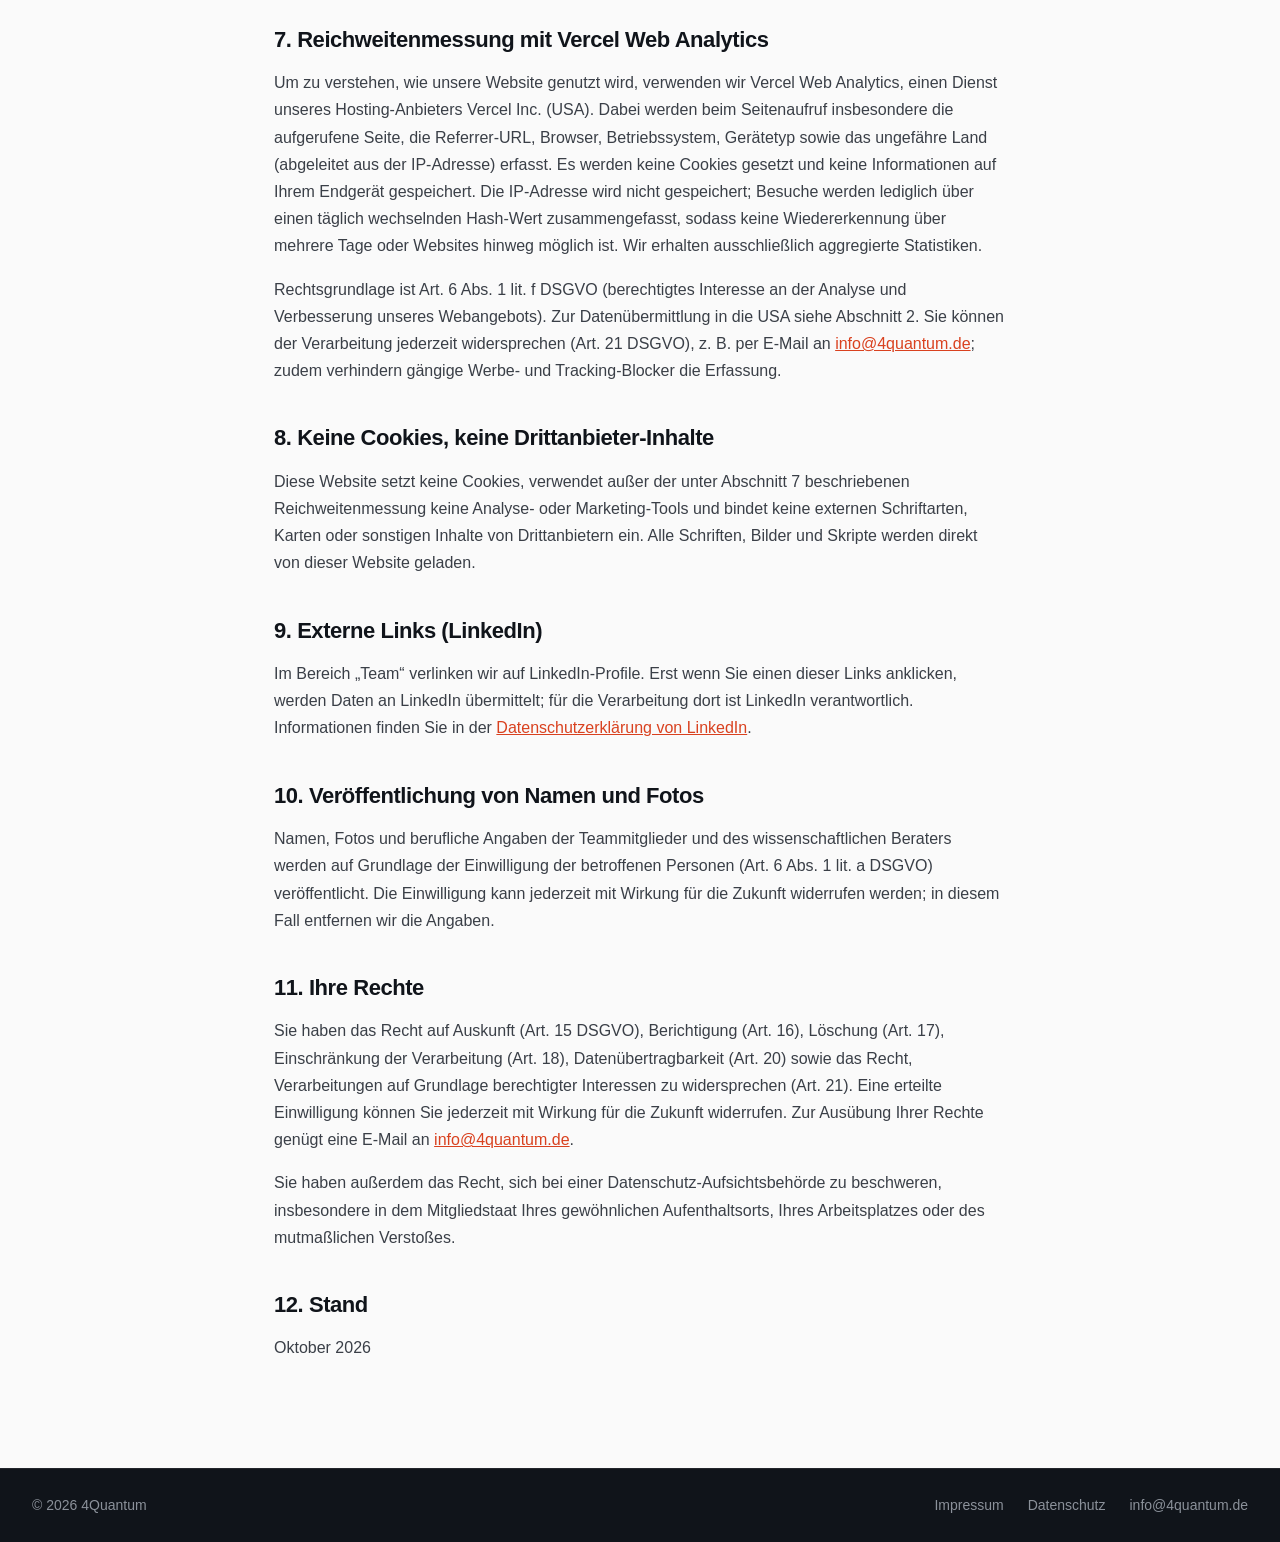
==== commit 3127b3b5: "Add Vercel Web Analytics, privacy section, sitemap, robots.txt, canonical and OG tags Co-Authored-By" ====
--- a/datenschutz.html
+++ b/datenschutz.html
@@ -3,11 +3,14 @@
 <head>
   <meta charset="utf-8">
   <title>Datenschutzerklärung — 4Quantum</title>
+  <link rel="canonical" href="https://www.4quantum.de/datenschutz.html">
   <meta name="viewport" content="width=device-width, initial-scale=1">
   <link rel="icon" type="image/svg+xml" href="assets/brand/favicon.svg">
   <link rel="icon" type="image/png" sizes="32x32" href="assets/brand/favicon-32.png">
   <link rel="apple-touch-icon" href="assets/brand/apple-touch-icon.png">
   <link rel="stylesheet" href="style.css">
+  <script>window.va = window.va || function () { (window.vaq = window.vaq || []).push(arguments); };</script>
+  <script defer src="/_vercel/insights/script.js"></script>
 </head>
 <body>
   <header>
@@ -48,20 +51,24 @@
     <h2>6. Speicherung im Browser</h2>
     <p>Beim ersten Aufruf in einem Browser-Tab wird eine Einführungsanimation abgespielt. Damit sie bei einem Neuladen im selben Tab nicht erneut startet, speichert Ihr Browser einen einfachen Eintrag („q4-intro“) im sogenannten Session-Storage. Der Eintrag enthält keine personenbezogenen Daten, wird nicht an uns übermittelt und beim Schließen des Tabs automatisch gelöscht.</p>
 
-    <h2>7. Keine Cookies, kein Tracking</h2>
-    <p>Diese Website setzt keine Cookies, verwendet keine Analyse- oder Marketing-Tools und bindet keine externen Schriftarten, Karten oder sonstigen Inhalte von Drittanbietern ein. Alle Schriften, Bilder und Skripte werden direkt von dieser Website geladen.</p>
+    <h2>7. Reichweitenmessung mit Vercel Web Analytics</h2>
+    <p>Um zu verstehen, wie unsere Website genutzt wird, verwenden wir Vercel Web Analytics, einen Dienst unseres Hosting-Anbieters Vercel Inc. (USA). Dabei werden beim Seitenaufruf insbesondere die aufgerufene Seite, die Referrer-URL, Browser, Betriebssystem, Gerätetyp sowie das ungefähre Land (abgeleitet aus der IP-Adresse) erfasst. Es werden keine Cookies gesetzt und keine Informationen auf Ihrem Endgerät gespeichert. Die IP-Adresse wird nicht gespeichert; Besuche werden lediglich über einen täglich wechselnden Hash-Wert zusammengefasst, sodass keine Wiedererkennung über mehrere Tage oder Websites hinweg möglich ist. Wir erhalten ausschließlich aggregierte Statistiken.</p>
+    <p>Rechtsgrundlage ist Art. 6 Abs. 1 lit. f DSGVO (berechtigtes Interesse an der Analyse und Verbesserung unseres Webangebots). Zur Datenübermittlung in die USA siehe Abschnitt 2. Sie können der Verarbeitung jederzeit widersprechen (Art. 21 DSGVO), z. B. per E-Mail an <a href="mailto:info@4quantum.de">info@4quantum.de</a>; zudem verhindern gängige Werbe- und Tracking-Blocker die Erfassung.</p>
 
-    <h2>8. Externe Links (LinkedIn)</h2>
+    <h2>8. Keine Cookies, keine Drittanbieter-Inhalte</h2>
+    <p>Diese Website setzt keine Cookies, verwendet außer der unter Abschnitt 7 beschriebenen Reichweitenmessung keine Analyse- oder Marketing-Tools und bindet keine externen Schriftarten, Karten oder sonstigen Inhalte von Drittanbietern ein. Alle Schriften, Bilder und Skripte werden direkt von dieser Website geladen.</p>
+
+    <h2>9. Externe Links (LinkedIn)</h2>
     <p>Im Bereich „Team“ verlinken wir auf LinkedIn-Profile. Erst wenn Sie einen dieser Links anklicken, werden Daten an LinkedIn übermittelt; für die Verarbeitung dort ist LinkedIn verantwortlich. Informationen finden Sie in der <a href="https://www.linkedin.com/legal/privacy-policy" target="_blank" rel="noopener">Datenschutzerklärung von LinkedIn</a>.</p>
 
-    <h2>9. Veröffentlichung von Namen und Fotos</h2>
+    <h2>10. Veröffentlichung von Namen und Fotos</h2>
     <p>Namen, Fotos und berufliche Angaben der Teammitglieder und des wissenschaftlichen Beraters werden auf Grundlage der Einwilligung der betroffenen Personen (Art. 6 Abs. 1 lit. a DSGVO) veröffentlicht. Die Einwilligung kann jederzeit mit Wirkung für die Zukunft widerrufen werden; in diesem Fall entfernen wir die Angaben.</p>
 
-    <h2>10. Ihre Rechte</h2>
+    <h2>11. Ihre Rechte</h2>
     <p>Sie haben das Recht auf Auskunft (Art. 15 DSGVO), Berichtigung (Art. 16), Löschung (Art. 17), Einschränkung der Verarbeitung (Art. 18), Datenübertragbarkeit (Art. 20) sowie das Recht, Verarbeitungen auf Grundlage berechtigter Interessen zu widersprechen (Art. 21). Eine erteilte Einwilligung können Sie jederzeit mit Wirkung für die Zukunft widerrufen. Zur Ausübung Ihrer Rechte genügt eine E-Mail an <a href="mailto:info@4quantum.de">info@4quantum.de</a>.</p>
     <p>Sie haben außerdem das Recht, sich bei einer Datenschutz-Aufsichtsbehörde zu beschweren, insbesondere in dem Mitgliedstaat Ihres gewöhnlichen Aufenthaltsorts, Ihres Arbeitsplatzes oder des mutmaßlichen Verstoßes.</p>
 
-    <h2>11. Stand</h2>
+    <h2>12. Stand</h2>
     <p>Oktober 2026</p>
   </main>
 
